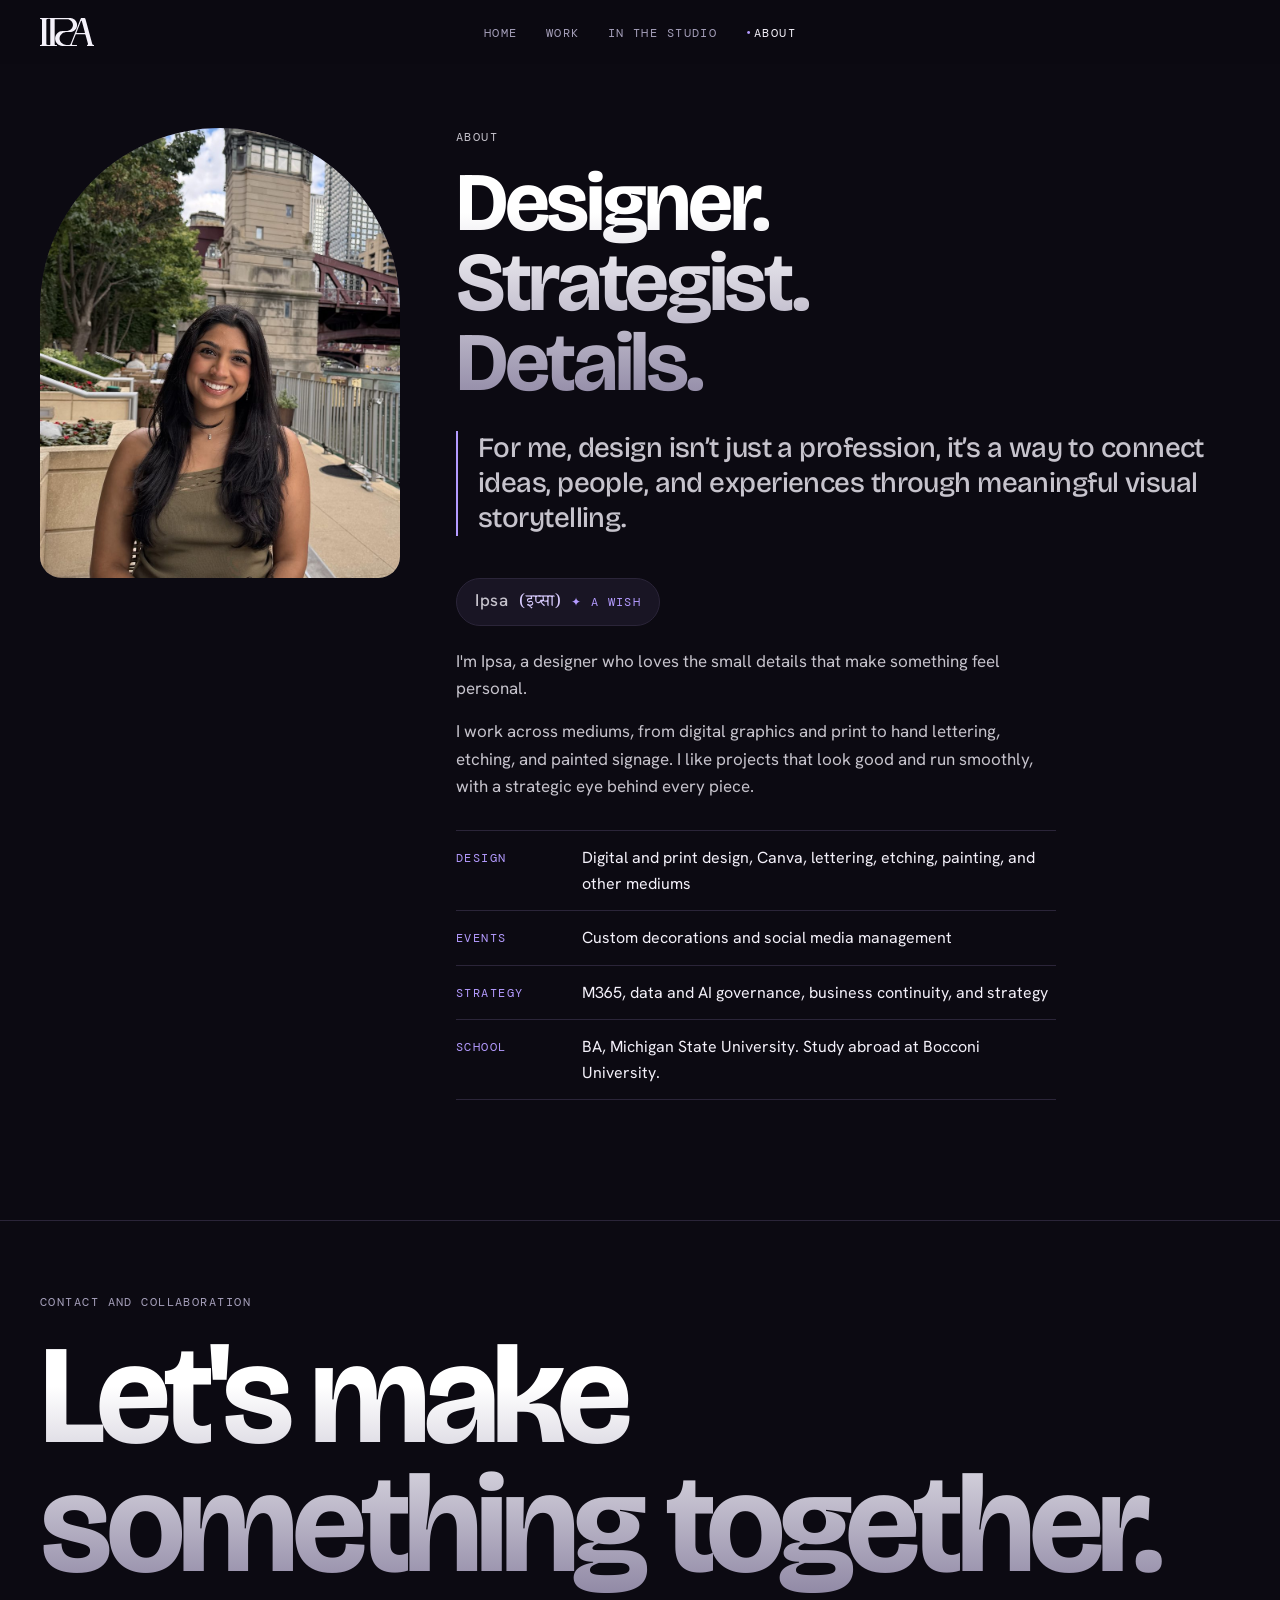
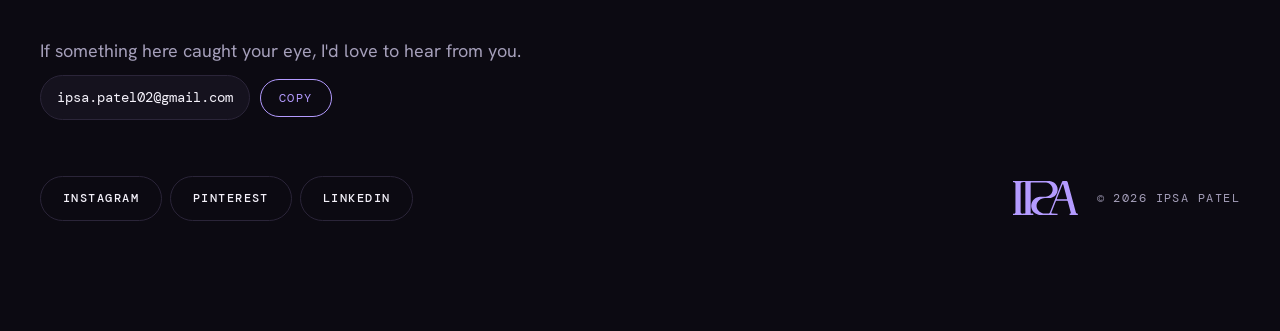
==== about.html @ 3936756d "Drop Studio from page titles, brighter purple share card Co-Authored-By: Claude Fable 5.2 <noreply@a" ====
<!doctype html>
<html lang="en">
<head>
<meta charset="utf-8">
<meta name="viewport" content="width=device-width, initial-scale=1">
<title>About | Ipsa Patel</title>
<meta name="description" content="About Ipsa Patel.">
<meta property="og:type" content="website">
<meta property="og:site_name" content="Ipsa Patel">
<meta property="og:title" content="About | Ipsa Patel">
<meta property="og:description" content="About Ipsa Patel.">
<meta property="og:url" content="https://ipsapatel.com/about.html">
<meta property="og:image" content="https://ipsapatel.com/images/share.jpg">
<meta name="twitter:card" content="summary_large_image">
<meta name="twitter:image" content="https://ipsapatel.com/images/share.jpg">
<link rel="preconnect" href="https://fonts.googleapis.com">
<link rel="preconnect" href="https://fonts.gstatic.com" crossorigin>
<link rel="stylesheet" href="https://fonts.googleapis.com/css2?family=Bricolage+Grotesque:opsz,wght@12..96,500;12..96,700&family=Hanken+Grotesk:wght@400;500&family=DM+Mono:wght@400;500&family=Noto+Serif+Devanagari:wght@500&display=swap">
<link rel="icon" type="image/svg+xml" href="[data-uri]">
<link rel="stylesheet" href="style.css">
</head>
<body>
<header class="nav">
  <div class="wrap">
    <a class="brand" href="index.html" aria-label="Ipsa Patel, home"><span class="logo" role="img" aria-label="IPA monogram"></span></a>
    <ul><li><a href="index.html">Home</a></li><li><a href="work.html">Work</a></li><li><a href="live.html">In the Studio</a></li><li><a href="about.html" aria-current="page">About</a></li></ul>
    <div></div>
  </div>
</header>
<main>
  <section class="wrap about">
    <div class="slot b"><img src="images/portrait.jpg" alt="Ipsa Patel"></div>
    <div>
      <p class="mono">About</p>
      <h1 class="h2 grad">Designer.<br>Strategist.<br>Details.</h1>
      <p class="pull">For me, design isn&rsquo;t just a profession, it&rsquo;s a way to connect ideas, people, and experiences through meaningful visual storytelling.</p>
      <p class="wish"><b>Ipsa</b> <span lang="sa">(इप्सा)</span> <em>a wish</em></p>
      <p>I'm Ipsa, a designer who loves the small details that make something feel personal.</p>
      <p>I work across mediums, from digital graphics and print to hand lettering, etching, and painted signage. I like projects that look good and run smoothly, with a strategic eye behind every piece.</p>
      <ul class="facts">
        <li><b>Design</b><span>Digital and print design, Canva, lettering, etching, painting, and other mediums</span></li>
        <li><b>Events</b><span>Custom decorations and social media management</span></li>
        <li><b>Strategy</b><span>M365, data and AI governance, business continuity, and strategy</span></li>
        <li><b>School</b><span>BA, Michigan State University. Study abroad at Bocconi University.</span></li>
      </ul>
    </div>
  </section>
</main>
<footer id="contact">
  <div class="wrap">
    <p class="mono" style="margin:0 0 18px">Contact and collaboration</p>
    <h2 class="display grad">Let's make something together.</h2>
    <p class="lede" style="margin-top:6px">If something here caught your eye, I'd love to hear from you.</p>
    <div class="mail"><code data-email>your-email@example.com</code><button type="button" data-copy-email>Copy</button></div>
    <div class="row">
      <div class="links">
        <a class="pill" data-link="instagram" href="#" target="_blank" rel="noopener">Instagram</a>
        <a class="pill" data-link="pinterest" href="#" target="_blank" rel="noopener">Pinterest</a>
        <a class="pill" data-link="linkedin" href="#" target="_blank" rel="noopener">LinkedIn</a>
      </div>
      <span class="foot-brand"><span class="logo" role="img" aria-label="IPA monogram"></span><span class="mono">&copy; 2026 Ipsa Patel</span></span>
    </div>
  </div>
</footer>
<script src="main.js"></script>
</body>
</html>
---- style.css ----
/* Ipsa Patel: near-black, oversized tight headlines, mono labels, one hot accent, rounded dark cards. Single dark look by design. */
:root {
  --bg: #0c0a12;
  --card: #15121e;
  --card2: #1d1929;
  --line: #2b2539;
  --fg: #f4f1fa;
  --muted: #a59fba;
  --accent: #b49bff;
  --accent2: #d9ccff;
  --accent-fg: #120a26;
  --g2: #8a82a0;
  --font-head: "Bricolage Grotesque", "Helvetica Neue", Arial, sans-serif;
  --font-body: "Hanken Grotesk", system-ui, -apple-system, "Segoe UI", sans-serif;
  --font-mono: "DM Mono", ui-monospace, "SF Mono", Menlo, monospace;
  color-scheme: dark;
}
* { box-sizing: border-box; }
html { scroll-behavior: smooth; background: var(--bg); }
body { margin: 0; background: var(--bg); color: var(--fg); font-family: var(--font-body); font-size: 17px; line-height: 1.6; overflow-x: hidden; }
a { color: inherit; }
img { max-width: 100%; display: block; }
:focus-visible { outline: 2px solid var(--accent); outline-offset: 3px; }
.wrap { max-width: 1240px; margin-inline: auto; padding-inline: 20px; }
.mono { font-family: var(--font-mono); font-size: 12px; letter-spacing: .12em; text-transform: uppercase; color: var(--muted); }

/* nav */
.nav { position: sticky; top: 0; z-index: 20; background: color-mix(in srgb, var(--bg) 85%, transparent); backdrop-filter: blur(12px); }
.nav .wrap { display: grid; grid-template-columns: 1fr auto 1fr; align-items: center; height: 64px; gap: 16px; }
.brand { font-family: var(--font-mono); font-size: 12px; letter-spacing: .12em; text-transform: uppercase; text-decoration: none; line-height: 1.3; }
.brand small { display: block; color: var(--muted); font-size: 11px; }
.nav ul { display: flex; gap: 28px; list-style: none; margin: 0; padding: 0; }
.nav ul a { font-family: var(--font-mono); font-size: 12px; letter-spacing: .12em; text-transform: uppercase; text-decoration: none; color: var(--muted); }
.nav ul a:hover, .nav ul a[aria-current="page"] { color: var(--fg); }
.nav ul a[aria-current="page"]::before { content: "\2022 "; color: var(--accent); }
.nav .right { justify-self: end; }
@media (max-width: 760px) {
  .nav .wrap { grid-template-columns: 1fr auto; }
  .nav ul { grid-column: 1 / -1; grid-row: 2; justify-content: space-between; gap: 8px; padding-bottom: 10px; }
  .nav .wrap { height: auto; padding-top: 12px; }
}

/* buttons */
.pill { display: inline-flex; align-items: center; gap: 10px; font-family: var(--font-mono); font-size: 12px; letter-spacing: .12em; text-transform: uppercase; text-decoration: none; padding: 12px 22px; border-radius: 999px; border: 1px solid var(--line); background: transparent; color: var(--fg); cursor: pointer; font-weight: 500; }
.pill:hover { border-color: var(--fg); }
.pill.hot { background: var(--accent); border-color: var(--accent); color: var(--accent-fg); }
.pill.white { background: var(--fg); border-color: var(--fg); color: var(--bg); }
.pill.hot:hover, .pill.white:hover { filter: brightness(1.08); }
.btns { display: flex; flex-wrap: wrap; gap: 12px; }
.btns.center { justify-content: center; }
.dot { width: 8px; height: 8px; border-radius: 50%; background: var(--accent); display: inline-block; }

/* floating pill */
.float { position: fixed; z-index: 15; left: 50%; transform: translateX(-50%); bottom: calc(18px + env(safe-area-inset-bottom, 0px)); display: flex; gap: 8px; align-items: center; background: var(--fg); color: var(--bg); text-decoration: none; font-family: var(--font-mono); font-size: 12px; letter-spacing: .12em; text-transform: uppercase; padding: 12px 20px; border-radius: 999px; box-shadow: 0 10px 40px rgba(0,0,0,.5); }
.float:hover { background: var(--accent); color: var(--accent-fg); }

/* type */
.display { font-family: var(--font-head); font-weight: 700; letter-spacing: -.045em; line-height: .92; margin: 0; text-wrap: balance; }
.grad { background: linear-gradient(180deg, #ffffff 20%, var(--g2) 100%); -webkit-background-clip: text; background-clip: text; color: transparent; }
.h2 { font-family: var(--font-head); font-weight: 700; font-size: clamp(36px, 6.5vw, 84px); letter-spacing: -.04em; line-height: .96; margin: 0 0 18px; text-wrap: balance; }
.lede { color: var(--muted); max-width: 52ch; margin: 0; font-size: 18px; }
.sec { padding-block: 96px 8px; }

/* hero */
.hero { position: relative; overflow: hidden; padding-block: 72px 56px; text-align: center; }
.hero::before { content: ""; position: absolute; inset: -20% -10% auto; height: 80%; background: radial-gradient(45% 60% at 30% 0%, color-mix(in srgb, var(--accent) 36%, transparent), transparent 70%), radial-gradient(40% 55% at 72% 0%, color-mix(in srgb, var(--accent2) 22%, transparent), transparent 70%); pointer-events: none; }
.hero .wrap { position: relative; }
.hero .display { font-size: clamp(54px, 12.4vw, 188px); margin: 26px auto 22px; max-width: 12ch; }
.sig { font-family: var(--font-head); font-weight: 500; font-size: clamp(22px, 3vw, 32px); letter-spacing: -.02em; color: var(--accent2); line-height: 1; margin: 0 0 30px; }

/* marquee */
.marq { overflow: hidden; border-block: 1px solid var(--line); padding-block: 18px; margin-top: 56px; }
.marq .track { display: flex; gap: 56px; width: max-content; animation: slide 34s linear infinite; font-family: var(--font-head); font-weight: 600; font-size: clamp(22px, 3vw, 34px); letter-spacing: -.02em; color: var(--muted); white-space: nowrap; }
.marq .track span::after { content: "\2726"; margin-left: 56px; color: var(--accent2); font-size: .6em; vertical-align: middle; }
@keyframes slide { to { transform: translateX(-50%); } }
@media (prefers-reduced-motion: reduce) { .marq .track { animation: none; } html { scroll-behavior: auto; } }

/* image slots */
.slot { position: relative; overflow: hidden; display: flex; align-items: flex-end; width: 100%; aspect-ratio: 4 / 5; border: 0; padding: 0; text-align: left; font: inherit; color: inherit; border-radius: 14px;
  background: radial-gradient(120% 90% at 20% 10%, color-mix(in srgb, var(--accent) 26%, var(--card2)), var(--card2) 60%); }
.slot.b { background: radial-gradient(120% 90% at 80% 10%, color-mix(in srgb, var(--accent2) 22%, var(--card2)), var(--card2) 65%); }
.slot.c { background: radial-gradient(120% 90% at 50% 0%, color-mix(in srgb, var(--accent) 34%, var(--card2)), var(--card) 65%); }
.slot.wide { aspect-ratio: 16 / 10; }
.slot span { position: relative; padding: 14px 16px; font-family: var(--font-mono); font-size: 11px; letter-spacing: .12em; text-transform: uppercase; color: var(--muted); }
.slot img { position: absolute; inset: 0; width: 100%; height: 100%; object-fit: cover; }
button.slot { cursor: zoom-in; transition: transform .25s ease; }
button.slot:hover { transform: scale(.985); }

/* featured cards */
.feat { display: grid; grid-template-columns: 1.25fr 1fr; gap: 16px; margin-top: 44px; }
.feat .big { grid-row: span 2; }
@media (max-width: 860px) { .feat { grid-template-columns: 1fr; } .feat .big { grid-row: auto; } }
.card { position: relative; display: flex; flex-direction: column; justify-content: flex-end; min-height: 300px; padding: 22px; border-radius: 24px; background: var(--card); border: 1px solid var(--line); text-decoration: none; overflow: hidden; isolation: isolate; }
.card .slot { position: absolute; inset: 0; z-index: -1; border-radius: 0; aspect-ratio: auto; height: 100%; opacity: .9; }
.card::after { content: ""; position: absolute; inset: 0; z-index: -1; background: linear-gradient(180deg, transparent 35%, color-mix(in srgb, var(--bg) 85%, transparent)); }
.card.big { min-height: 560px; }
.tag { align-self: flex-start; font-family: var(--font-mono); font-size: 11px; letter-spacing: .12em; text-transform: uppercase; padding: 6px 12px; border-radius: 999px; background: color-mix(in srgb, var(--fg) 14%, transparent); backdrop-filter: blur(8px); margin-bottom: 14px; }
.card h3 { font-family: var(--font-head); font-weight: 700; font-size: clamp(28px, 3.4vw, 44px); letter-spacing: -.035em; line-height: 1; margin: 0 0 8px; }
.card p { margin: 0; color: color-mix(in srgb, var(--fg) 78%, var(--bg)); font-size: 15px; max-width: 38ch; }
.card:hover { border-color: var(--accent); }

/* statement band */
.state { margin-top: 96px; border-radius: 32px; background: var(--card); border: 1px solid var(--line); padding: clamp(32px, 6vw, 72px); position: relative; overflow: hidden; }
.state::after { content: ""; position: absolute; width: 360px; height: 360px; left: -140px; bottom: -180px; border-radius: 50%; background: radial-gradient(closest-side, color-mix(in srgb, var(--accent2) 30%, transparent), transparent); }
.state::before { content: ""; position: absolute; width: 520px; height: 520px; right: -160px; top: -200px; border-radius: 50%; background: radial-gradient(closest-side, color-mix(in srgb, var(--accent) 55%, transparent), transparent); }
.state > * { position: relative; }
.state .h2 { max-width: 14ch; }
.state p { max-width: 46ch; color: var(--muted); margin: 0 0 26px; font-size: 18px; }

/* inner page head */
.pagehead { padding-block: 64px 12px; }
.pagehead .display { font-size: clamp(64px, 15vw, 220px); margin-bottom: 20px; }

/* work */
.chips { display: flex; flex-wrap: wrap; gap: 8px; margin: 28px 0 22px; }
.chip { font-family: var(--font-mono); font-size: 12px; letter-spacing: .12em; text-transform: uppercase; padding: 10px 18px; border-radius: 999px; border: 1px solid var(--line); background: transparent; color: var(--muted); cursor: pointer; }
.chip:hover { color: var(--fg); border-color: var(--fg); }
.chip[aria-pressed="true"] { background: var(--fg); color: var(--bg); border-color: var(--fg); }
.count { font-family: var(--font-mono); font-size: 12px; letter-spacing: .12em; text-transform: uppercase; color: var(--muted); margin: 0 0 18px; }
.grid { display: grid; grid-template-columns: repeat(auto-fill, minmax(270px, 1fr)); gap: 16px; }
.item { margin: 0; min-width: 0; padding: 12px 12px 18px; border-radius: 24px; background: var(--card); border: 1px solid var(--line); }
.item[hidden] { display: none !important; }
.item h3 { font-family: var(--font-head); font-weight: 600; font-size: 20px; letter-spacing: -.02em; margin: 14px 6px 2px; }
.item p { margin: 0 6px; font-size: 14px; color: var(--muted); }

/* viewer */
.lb { position: fixed; inset: 0; z-index: 50; display: none; align-items: center; justify-content: center; padding: 20px; background: color-mix(in srgb, var(--bg) 94%, black); }
.lb.open { display: flex; }
.lb-inner { width: min(980px, 100%); max-height: 100%; display: grid; gap: 14px; position: relative; }
.lb .stage { background: var(--card2); aspect-ratio: 4 / 3; max-height: 68vh; width: 100%; display: grid; place-items: center; border-radius: 24px; overflow: hidden; }
.lb .stage img { width: 100%; height: 100%; object-fit: contain; }
.lb .stage .ph { font-family: var(--font-head); font-weight: 700; font-size: 64px; letter-spacing: -.04em; color: color-mix(in srgb, var(--accent) 60%, transparent); }
.lb .cap h3 { font-family: var(--font-head); font-weight: 700; font-size: 30px; letter-spacing: -.03em; margin: 0; }
.lb .cap p { margin: 2px 0 0; color: var(--muted); }
.lb-bar { display: flex; gap: 10px; justify-content: space-between; align-items: center; }
.lb button { font-family: var(--font-mono); font-size: 12px; letter-spacing: .12em; text-transform: uppercase; padding: 11px 20px; border-radius: 999px; border: 1px solid var(--line); background: transparent; color: var(--fg); cursor: pointer; }
.lb button:hover { border-color: var(--fg); }
.lb button[data-close] { background: var(--fg); color: var(--bg); border-color: var(--fg); }

/* about */
.about { display: grid; grid-template-columns: 360px minmax(0, 1fr); gap: 56px; align-items: start; padding-top: 64px; }
@media (max-width: 860px) { .about { grid-template-columns: 1fr; gap: 28px; } .about .slot { max-width: 360px; } }
.about .slot { border-radius: 200px 200px 24px 24px; }
.about p { max-width: 58ch; margin: 0 0 16px; color: color-mix(in srgb, var(--fg) 80%, var(--bg)); }
.facts { list-style: none; margin: 30px 0 0; padding: 0; max-width: 60ch; border-top: 1px solid var(--line); }
.facts li { display: grid; grid-template-columns: 110px minmax(0, 1fr); gap: 16px; padding: 14px 0; border-bottom: 1px solid var(--line); font-size: 16px; }
.facts b { font-family: var(--font-mono); font-weight: 400; font-size: 12px; letter-spacing: .12em; text-transform: uppercase; color: var(--accent); padding-top: 4px; }

/* live steps */
.steps { display: grid; grid-template-columns: repeat(3, minmax(0, 1fr)); gap: 16px; margin-top: 40px; }
@media (max-width: 860px) { .steps { grid-template-columns: 1fr; } }
.step { padding: 26px; border-radius: 24px; background: var(--card); border: 1px solid var(--line); }
.step .mono { color: var(--accent); }
.step h3 { font-family: var(--font-head); font-weight: 700; font-size: 28px; letter-spacing: -.03em; line-height: 1.05; margin: 14px 0 8px; }
.step p { margin: 0; color: var(--muted); font-size: 15px; }
.occ { display: flex; flex-wrap: wrap; gap: 10px; margin-top: 28px; }
.occ div { padding: 12px 20px; border-radius: 999px; border: 1px solid var(--line); font-family: var(--font-head); font-weight: 600; font-size: 20px; letter-spacing: -.02em; }
.occ span { color: var(--muted); font-weight: 400; font-size: 14px; margin-left: 8px; font-family: var(--font-body); letter-spacing: 0; }

/* form */
.contactgrid { display: grid; grid-template-columns: minmax(0, 1fr) minmax(0, 1fr); gap: 48px; align-items: start; }
@media (max-width: 860px) { .contactgrid { grid-template-columns: 1fr; gap: 32px; } }
form.inq { display: grid; gap: 16px; background: var(--card); border: 1px solid var(--line); padding: 28px; border-radius: 24px; }
form.inq label { display: grid; gap: 6px; font-family: var(--font-mono); font-size: 11px; letter-spacing: .12em; text-transform: uppercase; color: var(--muted); }
form.inq input, form.inq select, form.inq textarea { font: inherit; font-size: 16px; letter-spacing: 0; text-transform: none; color: var(--fg); background: var(--bg); border: 1px solid var(--line); border-radius: 12px; padding: 12px 14px; width: 100%; }
form.inq textarea { min-height: 110px; resize: vertical; }
.two { display: grid; grid-template-columns: repeat(2, minmax(0, 1fr)); gap: 16px; }
@media (max-width: 520px) { .two { grid-template-columns: 1fr; } }
.out { font-size: 14px; color: var(--muted); min-height: 1.4em; }
.mail { display: flex; flex-wrap: wrap; gap: 10px; align-items: center; margin-top: 10px; }
.mail code { font-family: var(--font-mono); font-size: 14px; background: var(--card); border: 1px solid var(--line); padding: 10px 16px; border-radius: 999px; user-select: all; overflow-wrap: anywhere; }
.mail button { font-family: var(--font-mono); font-size: 12px; letter-spacing: .12em; text-transform: uppercase; padding: 10px 18px; background: transparent; color: var(--accent); border: 1px solid var(--accent); border-radius: 999px; cursor: pointer; }

/* footer */
footer { margin-top: 120px; padding-block: 72px 110px; border-top: 1px solid var(--line); }
footer .display { font-size: clamp(48px, 11vw, 168px); margin-bottom: 30px; }
footer .row { display: flex; flex-wrap: wrap; gap: 14px 28px; align-items: center; justify-content: space-between; margin-top: 56px; }
footer .links { display: flex; flex-wrap: wrap; gap: 8px; }

.hl { position: relative; display: inline-block; }

/* floating objects: photos drift on their own and shift with the cursor */
.objs { position: absolute; inset: 0; z-index: 0; pointer-events: none; }
.hero .wrap { z-index: 1; }
.obj { position: absolute; width: clamp(84px, 11vw, 176px); aspect-ratio: 4 / 5; border-radius: 18px; overflow: hidden; box-shadow: 0 24px 60px rgba(0,0,0,.55); border: 1px solid var(--line);
  translate: calc(var(--mx, 0) * var(--d, 20) * 1px) calc(var(--my, 0) * var(--d, 20) * 1px); animation: bob 7s ease-in-out infinite alternate; }
.obj .slot { position: absolute; inset: 0; aspect-ratio: auto; height: 100%; border-radius: 0; }
.obj .slot span { display: none; }
.obj.o1 { left: 3%; top: 9%; animation-delay: -1s; }
.obj.o2 { right: 4%; top: 6%; animation-delay: -3s; }
.obj.o3 { left: 8%; bottom: 24%; animation-delay: -5s; }
.obj.o4 { right: 7%; bottom: 20%; animation-delay: -2s; }
@keyframes bob { from { transform: translateY(-9px); } to { transform: translateY(9px); } }
@media (max-width: 720px) { .obj { width: 76px; opacity: .55; } .obj.o3 { left: -2%; } .obj.o4 { right: -2%; } }
@media (prefers-reduced-motion: reduce) { .obj { animation: none; translate: none; } }
.grad { padding-bottom: .12em; }

/* chapters */
.chapters { padding-top: 24px; }
.chapter { padding-top: 88px; }
.chead { display: flex; justify-content: space-between; align-items: flex-end; gap: 24px 48px; flex-wrap: wrap; margin-bottom: 26px; }
.chead .display { font-size: clamp(40px, 7vw, 96px); margin-top: 12px; }
.cside { max-width: 36ch; }
.cside p { margin: 0 0 12px; color: var(--muted); }
.more { font-family: var(--font-mono); font-size: 12px; letter-spacing: .12em; text-transform: uppercase; text-decoration: none; color: var(--accent); }
.more::after { content: " \2192"; }
.more:hover { text-decoration: underline; }
.gal { display: grid; grid-template-columns: repeat(4, minmax(0, 1fr)); grid-auto-rows: clamp(120px, 19vw, 250px); gap: 12px; }
.gal .slot { aspect-ratio: auto; height: 100%; border-radius: 22px; text-decoration: none; transition: transform .3s ease; }
.gal .slot:hover { transform: scale(.985); }
.gal .p1 { grid-column: 1 / span 2; grid-row: 1 / span 2; }
.gal .p2 { grid-column: 3; grid-row: 1; } .gal .p3 { grid-column: 4; grid-row: 1; } .gal .p4 { grid-column: 3 / span 2; grid-row: 2; }
.flip .gal .p1 { grid-column: 3 / span 2; }
.flip .gal .p2 { grid-column: 1; } .flip .gal .p3 { grid-column: 2; } .flip .gal .p4 { grid-column: 1 / span 2; }
@media (max-width: 700px) {
  .gal { grid-template-columns: repeat(2, minmax(0, 1fr)); grid-auto-rows: 150px; }
  .gal .p1, .flip .gal .p1 { grid-column: 1 / span 2; grid-row: span 2; }
  .gal .p2, .flip .gal .p2 { grid-column: 1; grid-row: auto; } .gal .p3, .flip .gal .p3 { grid-column: 2; grid-row: auto; }
  .gal .p4, .flip .gal .p4 { grid-column: 1 / span 2; grid-row: auto; }
}
.slot.big { aspect-ratio: 16 / 8; border-radius: 28px; text-decoration: none; }
@media (max-width: 700px) { .slot.big { aspect-ratio: 4 / 3; } }
.frames { display: grid; grid-template-columns: repeat(3, minmax(0, 1fr)); gap: 16px; margin-top: 16px; }
@media (max-width: 860px) { .frames { grid-template-columns: 1fr; } }
.frame .slot { aspect-ratio: 4 / 5; border-radius: 22px; }
.frame .mono { margin: 16px 0 4px; color: var(--accent); }
.frame h3 { font-family: var(--font-head); font-weight: 700; font-size: 28px; letter-spacing: -.03em; line-height: 1.05; margin: 0 0 6px; }
.frame p:last-child { margin: 0; color: var(--muted); font-size: 15px; }


/* home: one compact block of five tiles */
.bento { display: grid; grid-template-columns: 1.3fr 1fr 1fr; grid-auto-rows: clamp(210px, 21vw, 290px); gap: 14px; margin-top: 36px; }
.bento .card { min-height: 0; padding: 20px; }
.bento .card.big { grid-row: span 2; min-height: 0; }
.bento .card:not(.big) h3 { font-size: clamp(22px, 2.3vw, 30px); }
.bento .card.wide2 { grid-column: span 2; }
@media (max-width: 860px) { .bento { grid-template-columns: 1fr 1fr; } .bento .card.big { grid-column: span 2; grid-row: span 1; } .bento .card.wide2 { grid-column: span 2; } }
@media (max-width: 520px) { .bento { grid-template-columns: 1fr; grid-auto-rows: 220px; } .bento .card.big, .bento .card.wide2 { grid-column: auto; } }

/* cover: one simple screen, click anywhere to continue */
.hero { min-height: calc(100svh - 64px); display: flex; align-items: center; justify-content: center; padding-block: 56px 96px; cursor: pointer; }
.hero .wrap { width: 100%; }
.cue { position: absolute; z-index: 2; left: 50%; bottom: 30px; transform: translateX(-50%); display: flex; flex-direction: column; align-items: center; gap: 8px; font-family: var(--font-mono); font-size: 12px; letter-spacing: .14em; text-transform: uppercase; color: var(--muted); text-decoration: none; white-space: nowrap; }
.cue i { font-style: normal; font-size: 20px; color: var(--accent2); animation: nudge 1.8s ease-in-out infinite; }
@keyframes nudge { 0%, 100% { transform: translateY(0); } 50% { transform: translateY(7px); } }
.marq { margin-top: 0; scroll-margin-top: 64px; }
@media (max-width: 760px) { .hero { min-height: calc(100svh - 100px); } .marq { scroll-margin-top: 100px; } }
@media (prefers-reduced-motion: reduce) { .cue i { animation: none; } }

.card.wideband { margin-top: 14px; min-height: clamp(300px, 34vw, 460px); padding: 28px; }
.card.wideband h3 { font-size: clamp(34px, 5.5vw, 72px); }
.card.wideband p { max-width: 44ch; }

/* typed entrance */
.w { white-space: nowrap; }
.ch { visibility: hidden; }
.ch.on { visibility: visible; }
.caret { display: inline-block; width: 0; height: .78em; position: relative; vertical-align: -.04em; }
.caret::after { content: ""; position: absolute; left: .02em; top: 0; bottom: 0; width: .07em; background: var(--accent2); animation: blink 1s steps(1) infinite; }
@keyframes blink { 50% { opacity: 0; } }
.hero.typing .reveal, .hero.typing .cue { opacity: 0; }
.hero .reveal, .hero .cue { transition: opacity .8s ease; }
@media (prefers-reduced-motion: reduce) { .caret::after { animation: none; } .hero .reveal, .hero .cue { transition: none; } }

.hero .display { max-width: 15ch; }

.hero .display { font-size: clamp(44px, 9.2vw, 144px); max-width: 9em; }

/* logo */
.brand { display: inline-flex; align-items: center; }
.logo { display: block; height: 28px; aspect-ratio: 1.9165; background: var(--fg); -webkit-mask: var(--logo) center / contain no-repeat; mask: var(--logo) center / contain no-repeat; }
.brand:hover .logo { background: var(--accent); }
.foot-brand { display: inline-flex; align-items: center; gap: 18px; }
.foot-brand .logo { height: 34px; background: var(--accent); }
:root { --logo: url("[data-uri]"); }

/* cover watermark logo */
.bglogo { position:absolute; left:50%; top:50%; height:auto; width:min(78vw,980px); aspect-ratio:1.9165; background:linear-gradient(135deg,var(--accent),var(--accent2)); opacity:.07; transform:translate(-50%,-52%) translate(calc(var(--mx,0)*-14px), calc(var(--my,0)*-10px)); pointer-events:none; z-index:0; }
.brand:hover .bglogo { background:linear-gradient(135deg,var(--accent),var(--accent2)); }
@media (max-width:760px){ .bglogo{ width:92vw; opacity:.08; } }

/* recording screen */
.rec { position:relative; aspect-ratio:16/8; border-radius:22px; overflow:hidden; background:#000; display:grid; grid-template-columns:1fr 1fr; gap:2px; border:1px solid var(--line); box-shadow:0 40px 90px -40px color-mix(in srgb,var(--accent) 55%,transparent); }
.rec .clip { position:relative; display:flex; align-items:flex-end; background:radial-gradient(120% 90% at 50% 0%, color-mix(in srgb,var(--accent) 30%,var(--card2)), var(--card) 70%); }
.rec .clip.c2 { background:radial-gradient(120% 90% at 50% 0%, color-mix(in srgb,var(--accent2) 22%,var(--card2)), var(--card) 70%); }
.rec .clip video,.rec .clip img { position:absolute; inset:0; width:100%; height:100%; object-fit:cover; }
.rec .clip span { position:relative; padding:16px 20px; font:11px var(--font-mono); letter-spacing:.12em; text-transform:uppercase; color:var(--muted); }
.rec::after { content:""; position:absolute; inset:0; pointer-events:none; background:linear-gradient(180deg,rgba(12,10,18,.55),transparent 28%,transparent 38%,rgba(12,10,18,.88)); }
.rec .cn { position:absolute; width:26px; height:26px; z-index:2; border:2px solid var(--accent2); opacity:.9; pointer-events:none; }
.rec .tl { top:18px; left:18px; border-right:0; border-bottom:0; } .rec .tr { top:18px; right:18px; border-left:0; border-bottom:0; }
.rec .bl { bottom:18px; left:18px; border-right:0; border-top:0; } .rec .br { bottom:18px; right:18px; border-left:0; border-top:0; }
.rec-top { position:absolute; z-index:2; top:26px; left:56px; right:56px; display:flex; justify-content:space-between; font:12px var(--font-mono); letter-spacing:.14em; color:var(--fg); }
.recdot { display:inline-flex; align-items:center; gap:9px; } .recdot b { width:9px; height:9px; border-radius:50%; background:#ff4d6d; animation:blink 1.4s steps(2,jump-none) infinite; }
@keyframes blink { 50% { opacity:.15; } }
.rec-title { position:absolute; z-index:2; left:0; right:0; bottom:9%; text-align:center; margin:0; font-family:var(--font-head); font-weight:700; letter-spacing:-.035em; line-height:.95; font-size:clamp(34px,7.4vw,112px); background:linear-gradient(180deg,#fff,var(--accent2)); -webkit-background-clip:text; background-clip:text; color:transparent; padding-bottom:.1em; }
.rec-bar { position:absolute; z-index:2; left:56px; right:56px; bottom:26px; height:2px; background:rgba(255,255,255,.18); border-radius:2px; overflow:hidden; } .rec-bar em { display:block; height:100%; width:100%; transform-origin:left; background:var(--accent); animation:prog 12s linear infinite; }
@keyframes prog { from { transform:scaleX(0); } to { transform:scaleX(1); } }
@media (max-width:700px){ .rec{ aspect-ratio:4/5; grid-template-columns:1fr; grid-template-rows:1fr 1fr; } .rec-top,.rec-bar{ left:44px; right:44px; } }
@media (prefers-reduced-motion:reduce){ .recdot b,.rec-bar em{ animation:none; } }
.rec .clip { align-items:flex-start; justify-content:center; } .rec .clip span { padding-top:70px; }
/* name lockup */
.sig { display:flex; align-items:center; justify-content:center; gap:20px; font-family:var(--font-head); font-weight:600; font-size:clamp(13px,1.4vw,16px); letter-spacing:.34em; text-transform:uppercase; color:var(--fg); margin:34px 0 30px; }
.sig i { display:block; width:clamp(36px,7vw,84px); height:1px; background:linear-gradient(90deg,transparent,var(--accent)); }
.sig i:last-child { background:linear-gradient(270deg,transparent,var(--accent)); }
/* name tag (final) */
.sig { display:inline-flex; align-items:center; gap:12px; padding:12px 22px; margin:34px 0 30px; border:1px solid var(--line); border-radius:999px; background:color-mix(in srgb,var(--card) 70%,transparent); backdrop-filter:blur(8px); text-transform:none; letter-spacing:-.01em; font-size:clamp(16px,1.8vw,20px); font-weight:500; color:var(--accent2); }
.sig::before { content:""; width:8px; height:8px; border-radius:50%; background:var(--accent); box-shadow:0 0 12px var(--accent); }
.sig .mono { font:11px var(--font-mono); letter-spacing:.14em; text-transform:uppercase; color:var(--muted); padding-left:12px; border-left:1px solid var(--line); margin:0; }
.sig { text-transform:uppercase; letter-spacing:.3em; font-size:clamp(13px,1.4vw,16px); font-weight:600; padding:13px 26px 13px 22px; }

/* personal statement */
.statement { font-family:var(--font-head); font-weight:600; letter-spacing:-.03em; line-height:1.12; font-size:clamp(28px,4.6vw,60px); max-width:20em; margin:14px 0 0; background:linear-gradient(180deg,#fff,var(--accent2) 120%); -webkit-background-clip:text; background-clip:text; color:transparent; padding-bottom:.1em; }
.pull { font-family:var(--font-head); font-weight:500; letter-spacing:-.02em; line-height:1.25; font-size:clamp(20px,2.2vw,28px); color:var(--accent2); margin:22px 0 26px; padding-left:20px; border-left:2px solid var(--accent); }

/* live band: text + video */
.card.wideband { display:grid; grid-template-columns:1fr 1fr; gap:0; padding:0; min-height:0; justify-content:stretch; }
.card.wideband::after { display:none; }
.wb-text { display:flex; flex-direction:column; justify-content:center; padding:clamp(24px,4vw,52px); }
.wb-text h3 { font-size:clamp(30px,4vw,56px); margin:0 0 14px; }
.wb-text p { max-width:36ch; }
.wb-more { margin-top:22px; font:12px var(--font-mono); letter-spacing:.14em; text-transform:uppercase; color:var(--accent2); }
.card.wideband:hover .wb-more { color:var(--fg); }
.wb-media { position:relative; min-height:340px; overflow:hidden; margin:12px; border-radius:16px; background:var(--card2); }
.wb-media video { position:absolute; inset:0; width:100%; height:100%; object-fit:cover; }
.wb-media .recdot { position:absolute; top:14px; left:16px; z-index:2; display:inline-flex; align-items:center; gap:8px; font:11px var(--font-mono); letter-spacing:.14em; color:#fff; text-shadow:0 1px 6px rgba(0,0,0,.6); }
.wb-media .recdot b { width:8px; height:8px; border-radius:50%; background:#ff4d6d; animation:blink 1.4s steps(2,jump-none) infinite; }
@media (max-width:760px){ .card.wideband{ grid-template-columns:1fr; } .wb-media{ min-height:260px; order:-1; } }

/* reel */
.reel { display:flex; gap:14px; overflow-x:auto; scroll-snap-type:x mandatory; padding-bottom:14px; scrollbar-width:thin; }
.rc { position:relative; flex:0 0 clamp(190px,21vw,270px); aspect-ratio:9/16; margin:0; border-radius:18px; overflow:hidden; scroll-snap-align:start; border:1px solid var(--line); background:var(--card2); }
.rc video { position:absolute; inset:0; width:100%; height:100%; object-fit:cover; }
.rc figcaption { position:absolute; left:0; right:0; bottom:0; padding:30px 14px 12px; font:11px var(--font-mono); letter-spacing:.12em; text-transform:uppercase; color:#fff; background:linear-gradient(transparent,rgba(12,10,18,.85)); }

/* live band: video collage */
.card.wideband { grid-template-columns:.8fr 1.2fr; }
.wb-collage { display:grid; grid-template-columns:repeat(3,1fr); grid-template-rows:1fr 1fr; gap:8px; margin:12px; min-height:440px; }
.wt { position:relative; margin:0; border-radius:14px; overflow:hidden; background:var(--card2); min-height:0; }
.wt video { position:absolute; inset:0; width:100%; height:100%; object-fit:cover; }
.wt.t1 { grid-row:span 2; }
.wt .recdot { position:absolute; top:12px; left:14px; z-index:2; display:inline-flex; align-items:center; gap:8px; font:11px var(--font-mono); letter-spacing:.14em; color:#fff; text-shadow:0 1px 6px rgba(0,0,0,.6); }
.wt .recdot b { width:8px; height:8px; border-radius:50%; background:#ff4d6d; animation:blink 1.4s steps(2,jump-none) infinite; }
@media (max-width:860px){ .card.wideband{ grid-template-columns:1fr; } .wb-collage{ order:-1; grid-template-columns:repeat(2,1fr); grid-template-rows:repeat(3,150px); min-height:0; } .wt.t1{ grid-row:span 3; } .wt.t5{ display:none; } }
.wb-text h3 { font-size:clamp(28px,3.2vw,46px); }

/* glow that traces the logo outline */
.bgglow { position:absolute; inset:0; z-index:0; pointer-events:none; filter: blur(16px); opacity:.2; animation: glow 8s ease-in-out infinite; }
.bgglow .bglogo { opacity:.7; background:linear-gradient(135deg,var(--accent),var(--accent2)); }
@keyframes glow { 0%,100% { opacity:.12; } 50% { opacity:.3; } }
.bglogo.bgcut { background:var(--bg); opacity:1; }
@media (prefers-reduced-motion: reduce) { .bgglow { animation: none; } }

/* floating specks on the cover */
.specks { position:absolute; inset:0; z-index:0; pointer-events:none; overflow:hidden; }
.speck { position:absolute; border-radius:50%; background:var(--accent2); opacity:0; box-shadow:0 0 10px 2px color-mix(in srgb, var(--accent) 55%, transparent); animation: drift var(--t,16s) ease-in-out var(--dl,0s) infinite; }
@keyframes drift { 0% { opacity:0; transform:translate(0,0); } 20% { opacity:var(--o,.5); } 80% { opacity:var(--o,.5); } 100% { opacity:0; transform:translate(var(--dx,20px), var(--dy,-90px)); } }
@media (prefers-reduced-motion: reduce) { .speck { animation:none; opacity:.25; } }
.speck.dia { border-radius:0; transform-origin:center; background:linear-gradient(135deg,var(--accent2),var(--accent)); clip-path:polygon(50% 0,100% 50%,50% 100%,0 50%); box-shadow:none; filter:drop-shadow(0 0 5px color-mix(in srgb, var(--accent) 70%, transparent)); animation-name: driftd; }
@keyframes driftd { 0% { opacity:0; transform:translate(0,0) rotate(0deg) scale(.8); } 20% { opacity:var(--o,.5); } 80% { opacity:var(--o,.5); } 100% { opacity:0; transform:translate(var(--dx,20px), var(--dy,-90px)) rotate(var(--rot,90deg)) scale(1.1); } }

/* wish theme: four-point sparkles instead of diamonds, plus a rare shooting star */
.speck.dia { clip-path:polygon(50% 0,60% 40%,100% 50%,60% 60%,50% 100%,40% 60%,0 50%,40% 40%); }
.shoot { position:absolute; left:var(--x,70%); top:var(--y,18%); width:130px; height:1.5px; border-radius:2px; background:linear-gradient(90deg,transparent,var(--accent2)); opacity:0; transform:rotate(28deg); pointer-events:none; animation: shoot 14s ease-in var(--sd,3s) infinite; }
@keyframes shoot { 0%,92% { opacity:0; transform:translate(0,0) rotate(28deg); } 93% { opacity:.8; } 100% { opacity:0; transform:translate(260px,140px) rotate(28deg); } }
@media (prefers-reduced-motion: reduce) { .shoot { display:none; } }

/* name meaning */
.wish { display:inline-flex; align-items:baseline; gap:10px; margin:26px 0 22px !important; padding:8px 18px; border:1px solid var(--line); border-radius:999px; background:color-mix(in srgb, var(--accent) 8%, transparent); color:var(--text); }
.wish b { font-weight:500; letter-spacing:.04em; }
.wish span { font-family:"Noto Serif Devanagari",serif; color:var(--accent2); }
.wish em { font-style:normal; font-family:var(--font-mono); font-size:12px; letter-spacing:.12em; text-transform:uppercase; color:var(--accent); }
.wish em::before { content:"\2726  "; }

/* opening shooting star */
.intro-star { position:absolute; left:0; top:0; width:170px; height:2px; border-radius:2px; z-index:2; pointer-events:none; opacity:0; transform-origin:100% 50%;
  background:linear-gradient(90deg,transparent,color-mix(in srgb,var(--accent2) 85%,transparent)); }
.intro-star::after { content:""; position:absolute; right:-3px; top:50%; width:7px; height:7px; margin-top:-3.5px; border-radius:50%; background:#fff; box-shadow:0 0 14px 4px color-mix(in srgb,var(--accent) 80%,transparent); }
.intro-flash { position:absolute; left:0; top:0; width:70px; height:70px; margin:-35px 0 0 -35px; border-radius:50%; z-index:2; pointer-events:none; opacity:0; background:radial-gradient(closest-side,color-mix(in srgb,var(--accent2) 70%,transparent),transparent); }
@media (prefers-reduced-motion: reduce) { .intro-star, .intro-flash { display:none; } }

/* work cards: image only */
.item { padding: 10px; }
/* lightbox: always fit the whole photo */
.lb .stage { position: relative; aspect-ratio: auto; height: min(76vh, 820px); max-height: none; }
.lb .stage img { position: absolute; inset: 0; width: 100%; height: 100%; object-fit: contain; }

/* More in motion: endless slow scroll */
.reel { display:block; overflow:hidden; padding-bottom:0; scroll-snap-type:none; -webkit-mask-image:linear-gradient(90deg,transparent,#000 4%,#000 96%,transparent); mask-image:linear-gradient(90deg,transparent,#000 4%,#000 96%,transparent); }
.reel-track { display:flex; gap:14px; width:max-content; padding-right:14px; animation: reelmove 55s linear infinite; }
.reel:hover .reel-track { animation-play-state: paused; }
@keyframes reelmove { to { transform: translateX(-50%); } }
@media (prefers-reduced-motion: reduce) { .reel { overflow-x:auto; } .reel-track { animation:none; } }

/* Motion title: one clean line on a soft scrim */
.rec-title { left:56px; right:56px; bottom:62px; text-align:left; font-size:clamp(30px,5.2vw,76px); line-height:1.05; letter-spacing:-.03em; }
.rec-title br { display:none; }
@media (max-width:760px) { .rec-title { left:34px; right:34px; bottom:50px; font-size:clamp(26px,8vw,40px); } }

/* Motion title: same name-pill style as the home cover */
.rec-title { left:0; right:0; bottom:58px; text-align:center; background:none; -webkit-background-clip:border-box; background-clip:border-box; -webkit-text-fill-color:initial; font-size:inherit; line-height:1; letter-spacing:normal; }
.rec-title .sig { margin:0; }
@media (max-width:760px) { .rec-title { left:0; right:0; bottom:50px; font-size:inherit; } }

/* page-wide specks sit behind content */
.page-specks { position:fixed; inset:0; z-index:0; }
body.has-specks main, body.has-specks footer { position:relative; z-index:1; }

/* Home: In motion card with a blurred video behind the words */
.card.motionband { margin-top:14px; min-height:clamp(280px,32vw,420px); padding:clamp(24px,3.4vw,44px); }
.card.motionband .slot { opacity:1; background:var(--card2); }
.card.motionband .slot video { position:absolute; inset:0; width:100%; height:100%; object-fit:cover; filter:none; transform:none; }
.card.motionband::after { background:linear-gradient(90deg, color-mix(in srgb,var(--bg) 70%,transparent), color-mix(in srgb,var(--bg) 20%,transparent) 62%, transparent), linear-gradient(0deg, color-mix(in srgb,var(--bg) 70%,transparent), transparent 55%); }
.card.motionband h3 { font-size:clamp(32px,5vw,64px); max-width:14ch; }
.card.motionband .wb-more { margin-top:18px; }
.card.motionband:hover .wb-more { color:var(--fg); }
.card.motionband .recdot { position:absolute; top:22px; left:26px; display:inline-flex; align-items:center; gap:8px; font:11px var(--font-mono); letter-spacing:.14em; color:#fff; text-shadow:0 1px 6px rgba(0,0,0,.6); }
.card.motionband .recdot b { width:8px; height:8px; border-radius:50%; background:#ff4d6d; animation:blink 1.4s steps(2,jump-none) infinite; }
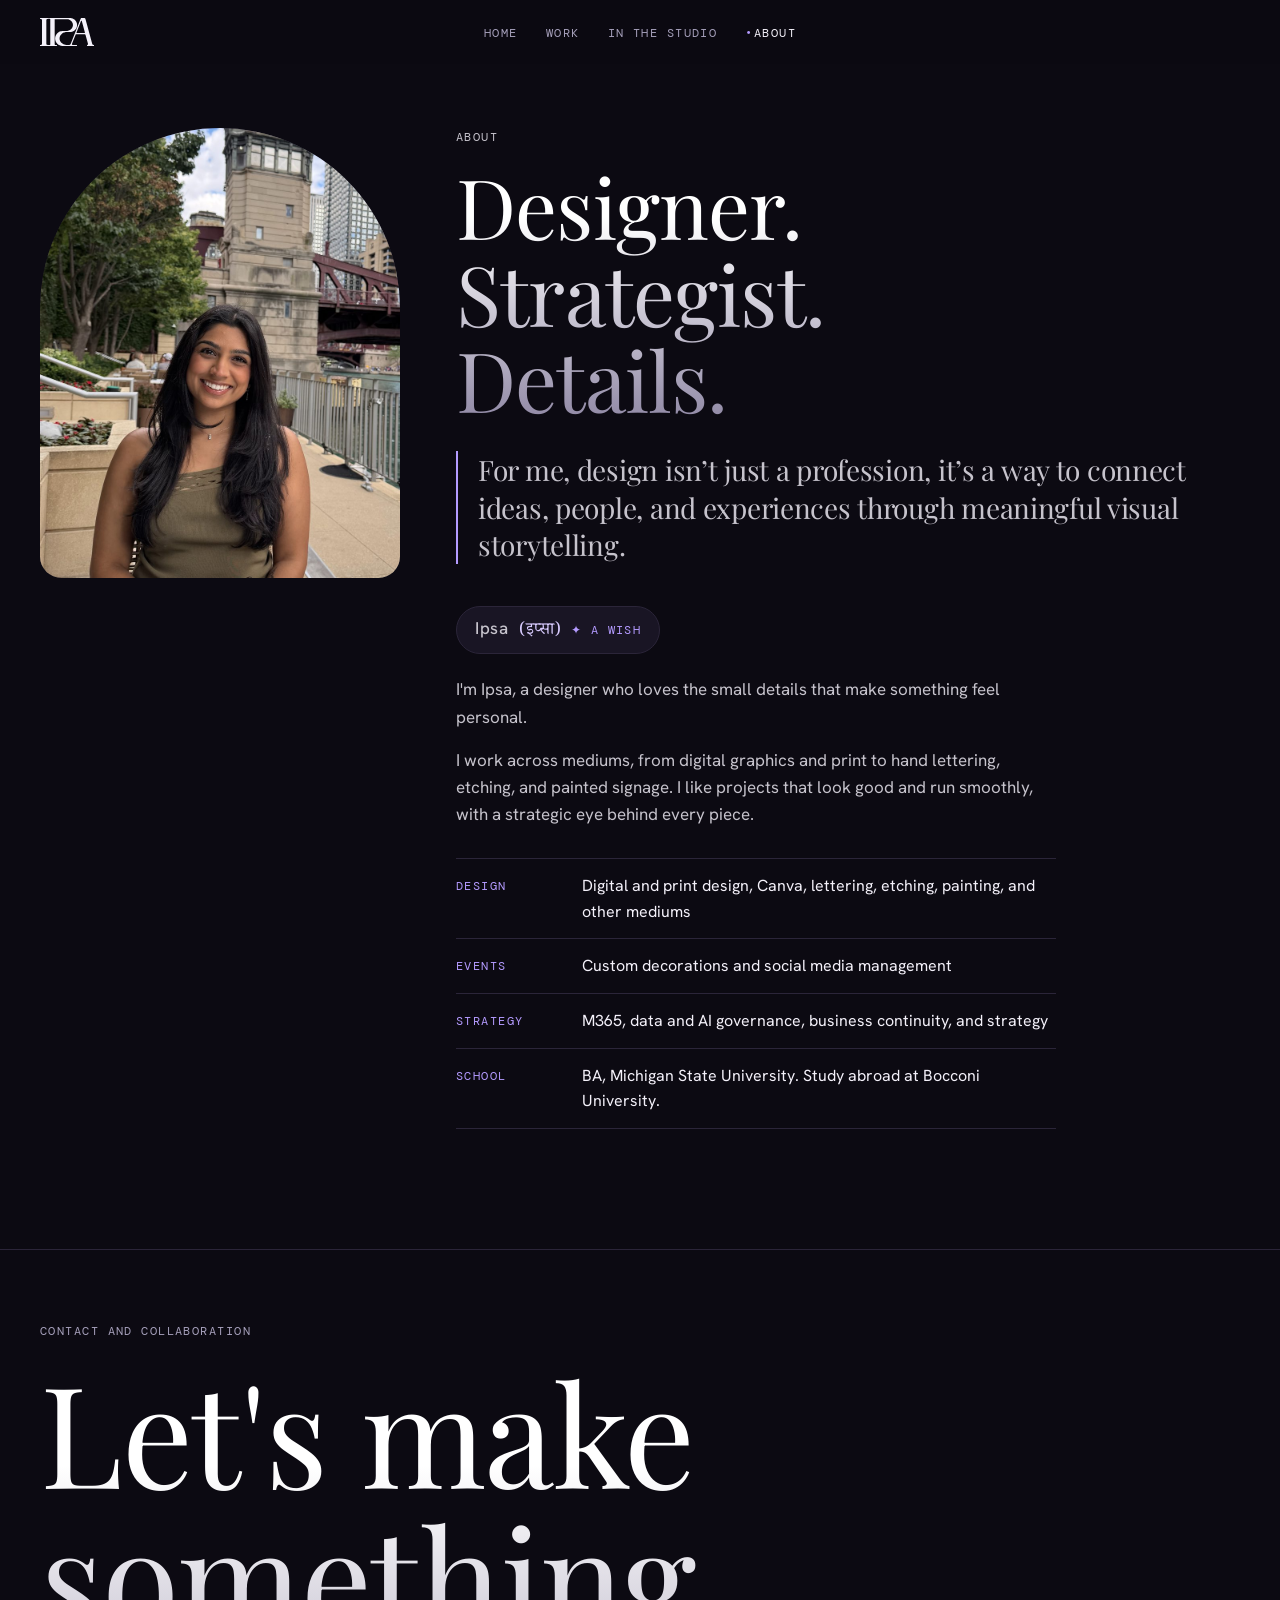
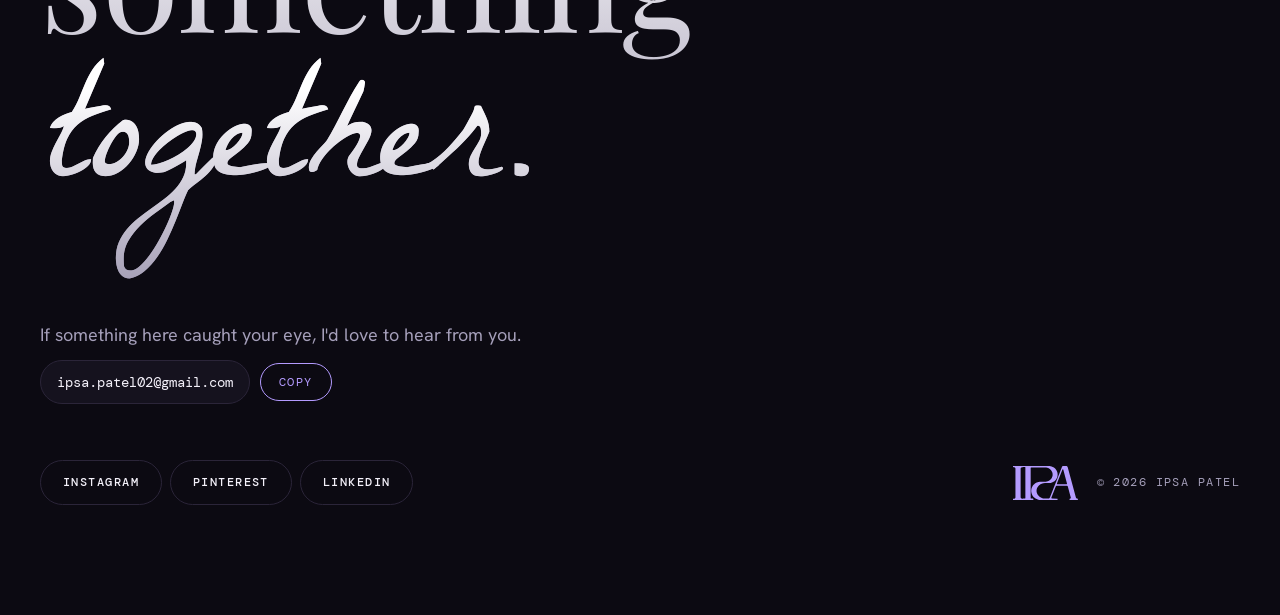
==== commit 4c14f760: "Playfair Display headings, italic accents on Home, script footer word Co-Authored-By: Claude Opus 5." ====
--- a/about.html
+++ b/about.html
@@ -15,7 +15,7 @@
 <meta name="twitter:image" content="https://ipsapatel.com/images/share.jpg">
 <link rel="preconnect" href="https://fonts.googleapis.com">
 <link rel="preconnect" href="https://fonts.gstatic.com" crossorigin>
-<link rel="stylesheet" href="https://fonts.googleapis.com/css2?family=Bricolage+Grotesque:opsz,wght@12..96,500;12..96,700&family=Hanken+Grotesk:wght@400;500&family=DM+Mono:wght@400;500&family=Noto+Serif+Devanagari:wght@500&display=swap">
+<link rel="stylesheet" href="https://fonts.googleapis.com/css2?family=Playfair+Display:ital,wght@0,400;0,500;0,600;1,400;1,500&family=Hanken+Grotesk:wght@400;500&family=DM+Mono:wght@400;500&family=La+Belle+Aurore&family=Noto+Serif+Devanagari:wght@500&display=swap">
 <link rel="icon" type="image/svg+xml" href="[data-uri]">
 <link rel="stylesheet" href="style.css">
 </head>
@@ -49,7 +49,7 @@
 <footer id="contact">
   <div class="wrap">
     <p class="mono" style="margin:0 0 18px">Contact and collaboration</p>
-    <h2 class="display grad">Let's make something together.</h2>
+    <h2 class="display grad">Let's make something <span class="script">together.</span></h2>
     <p class="lede" style="margin-top:6px">If something here caught your eye, I'd love to hear from you.</p>
     <div class="mail"><code data-email>your-email@example.com</code><button type="button" data-copy-email>Copy</button></div>
     <div class="row">
--- a/style.css
+++ b/style.css
@@ -385,11 +385,11 @@
 .lb .stage img { position: absolute; inset: 0; width: 100%; height: 100%; object-fit: contain; }
 
 /* More in motion: endless slow scroll */
-.reel { display:block; overflow:hidden; padding-bottom:0; scroll-snap-type:none; -webkit-mask-image:linear-gradient(90deg,transparent,#000 4%,#000 96%,transparent); mask-image:linear-gradient(90deg,transparent,#000 4%,#000 96%,transparent); }
-.reel-track { display:flex; gap:14px; width:max-content; padding-right:14px; animation: reelmove 55s linear infinite; }
-.reel:hover .reel-track { animation-play-state: paused; }
-@keyframes reelmove { to { transform: translateX(-50%); } }
-@media (prefers-reduced-motion: reduce) { .reel { overflow-x:auto; } .reel-track { animation:none; } }
+.reel { display:block; overflow-x:auto; overflow-y:hidden; padding-bottom:0; scroll-snap-type:none; scrollbar-width:none; -webkit-overflow-scrolling:touch; cursor:grab; -webkit-mask-image:linear-gradient(90deg,transparent,#000 4%,#000 96%,transparent); mask-image:linear-gradient(90deg,transparent,#000 4%,#000 96%,transparent); }
+.reel::-webkit-scrollbar { display:none; }
+.reel { touch-action:pan-x pan-y; user-select:none; -webkit-user-select:none; overscroll-behavior-x:contain; }
+.reel video, .reel img { -webkit-user-drag:none; pointer-events:none; }
+.reel-track { display:flex; gap:14px; width:max-content; padding-right:14px; }
 
 /* Motion title: one clean line on a soft scrim */
 .rec-title { left:56px; right:56px; bottom:62px; text-align:left; font-size:clamp(30px,5.2vw,76px); line-height:1.05; letter-spacing:-.03em; }
@@ -415,3 +415,44 @@
 .card.motionband:hover .wb-more { color:var(--fg); }
 .card.motionband .recdot { position:absolute; top:22px; left:26px; display:inline-flex; align-items:center; gap:8px; font:11px var(--font-mono); letter-spacing:.14em; color:#fff; text-shadow:0 1px 6px rgba(0,0,0,.6); }
 .card.motionband .recdot b { width:8px; height:8px; border-radius:50%; background:#ff4d6d; animation:blink 1.4s steps(2,jump-none) infinite; }
+
+/* handwritten cover headline: Ipsa's own lettering, written in line by line */
+.hero h1.hand { --h1:url(images/hand-script-1.png); --h2:url(images/hand-script-2.png); position:relative; width:min(86vw,880px); aspect-ratio:1500/652; margin:22px auto 18px; }
+.hero h1.hand.print { --h1:url(images/hand-print-1.png); --h2:url(images/hand-print-2.png); aspect-ratio:1500/539; }
+.hand .hl { position:absolute; inset:0; background:linear-gradient(180deg,#ffffff 25%,var(--g2) 100%); -webkit-mask:var(--h1) center/contain no-repeat; mask:var(--h1) center/contain no-repeat; }
+.hand .hl2 { -webkit-mask-image:var(--h2); mask-image:var(--h2); }
+.hand.write .hl { clip-path:inset(-5% 100% -5% 0); animation:handwrite 1.5s cubic-bezier(.45,.05,.55,.95) .55s forwards; }
+.hand.write .hl2 { animation-duration:1.9s; animation-delay:2.1s; }
+@keyframes handwrite { to { clip-path:inset(-5% -2% -5% 0); } }
+@media (prefers-reduced-motion: reduce) { .hand.write .hl { clip-path:none; animation:none; } }
+
+/* font version of the handwritten headline (La Belle Aurore); swap back to .hand alone for Ipsa's own lettering */
+.hero h1.hand.font { width:auto; aspect-ratio:auto; margin:18px auto 14px; font-family:"La Belle Aurore",cursive; font-weight:400; font-size:clamp(46px,10.2vw,128px); line-height:1.08; letter-spacing:0; }
+.hand.font .hl { position:static; display:block; width:max-content; max-width:100%; margin-inline:auto; padding:.12em .22em .2em; -webkit-mask:none; mask:none; background:linear-gradient(180deg,#ffffff 30%,var(--g2) 100%); -webkit-background-clip:text; background-clip:text; color:transparent; white-space:nowrap; }
+.hand.font .hl2 { margin-top:-.18em; }
+
+/* pen-written headline: the font's letters are revealed by strokes that follow each letter */
+.hero h1.hand.pen { width:min(92vw,980px); aspect-ratio:auto; margin:10px auto 6px; font-size:0; line-height:0; }
+.hand.pen .hsvg { display:block; width:100%; height:auto; overflow:visible; }
+.hand.pen text { font-family:"La Belle Aurore",cursive; font-weight:400; font-size:120px; fill:url(#hg); }
+.hand.pen .hp { fill:none; stroke:#fff; stroke-width:15; stroke-linecap:round; stroke-linejoin:round; }
+.hand.pen.prep { opacity:0; }
+.hand.pen.write .hp { stroke-dasharray:1; stroke-dashoffset:1; animation:penwrite var(--t) linear var(--d) forwards; }
+@keyframes penwrite { to { stroke-dashoffset:0; } }
+
+/* ---- Editorial type: Playfair Display headings with italic and calligraphy accents ---- */
+:root { --font-head: "Playfair Display", Georgia, "Times New Roman", serif; --font-script: "La Belle Aurore", cursive; }
+.display, .h2, .card h3, .item h3, .lb .cap h3, .step h3, .frame h3, .rec-title, .statement, .pull, .lb .stage .ph, .occ div, .marq .track { font-weight: 400; letter-spacing: -.01em; }
+.display { line-height: 1.02; }
+.h2 { line-height: 1.04; }
+.card h3, .frame h3, .step h3 { line-height: 1.08; font-weight: 500; }
+.statement { line-height: 1.2; }
+.pull { line-height: 1.35; }
+.marq .track { font-style: italic; }
+h1 em, h2 em, h3 em, .statement em, .pull em { font-style: italic; font-weight: 400; }
+.script { font-family: var(--font-script); font-weight: 400; font-style: normal; letter-spacing: 0; display: inline-block; font-size: 1.12em; line-height: .8; padding: 0 .14em .12em .04em; }
+.script.sm { font-size: .42em; vertical-align: .9em; margin-left: .1em; color: var(--accent2); -webkit-text-fill-color: var(--accent2); }
+.sig .script { font-size: 2.1em; letter-spacing: 0; text-transform: none; }
+/* script words paint their own gradient so tails (g, y) are never clipped by the heading box */
+.grad .script { background:linear-gradient(180deg,#ffffff 15%,var(--g2) 120%); -webkit-background-clip:text; background-clip:text; color:transparent; -webkit-text-fill-color:transparent; line-height:1.15; padding:.05em .18em .32em .06em; margin-bottom:-.27em; vertical-align:baseline; }
+.grad:has(.script) { padding-bottom:.28em; }
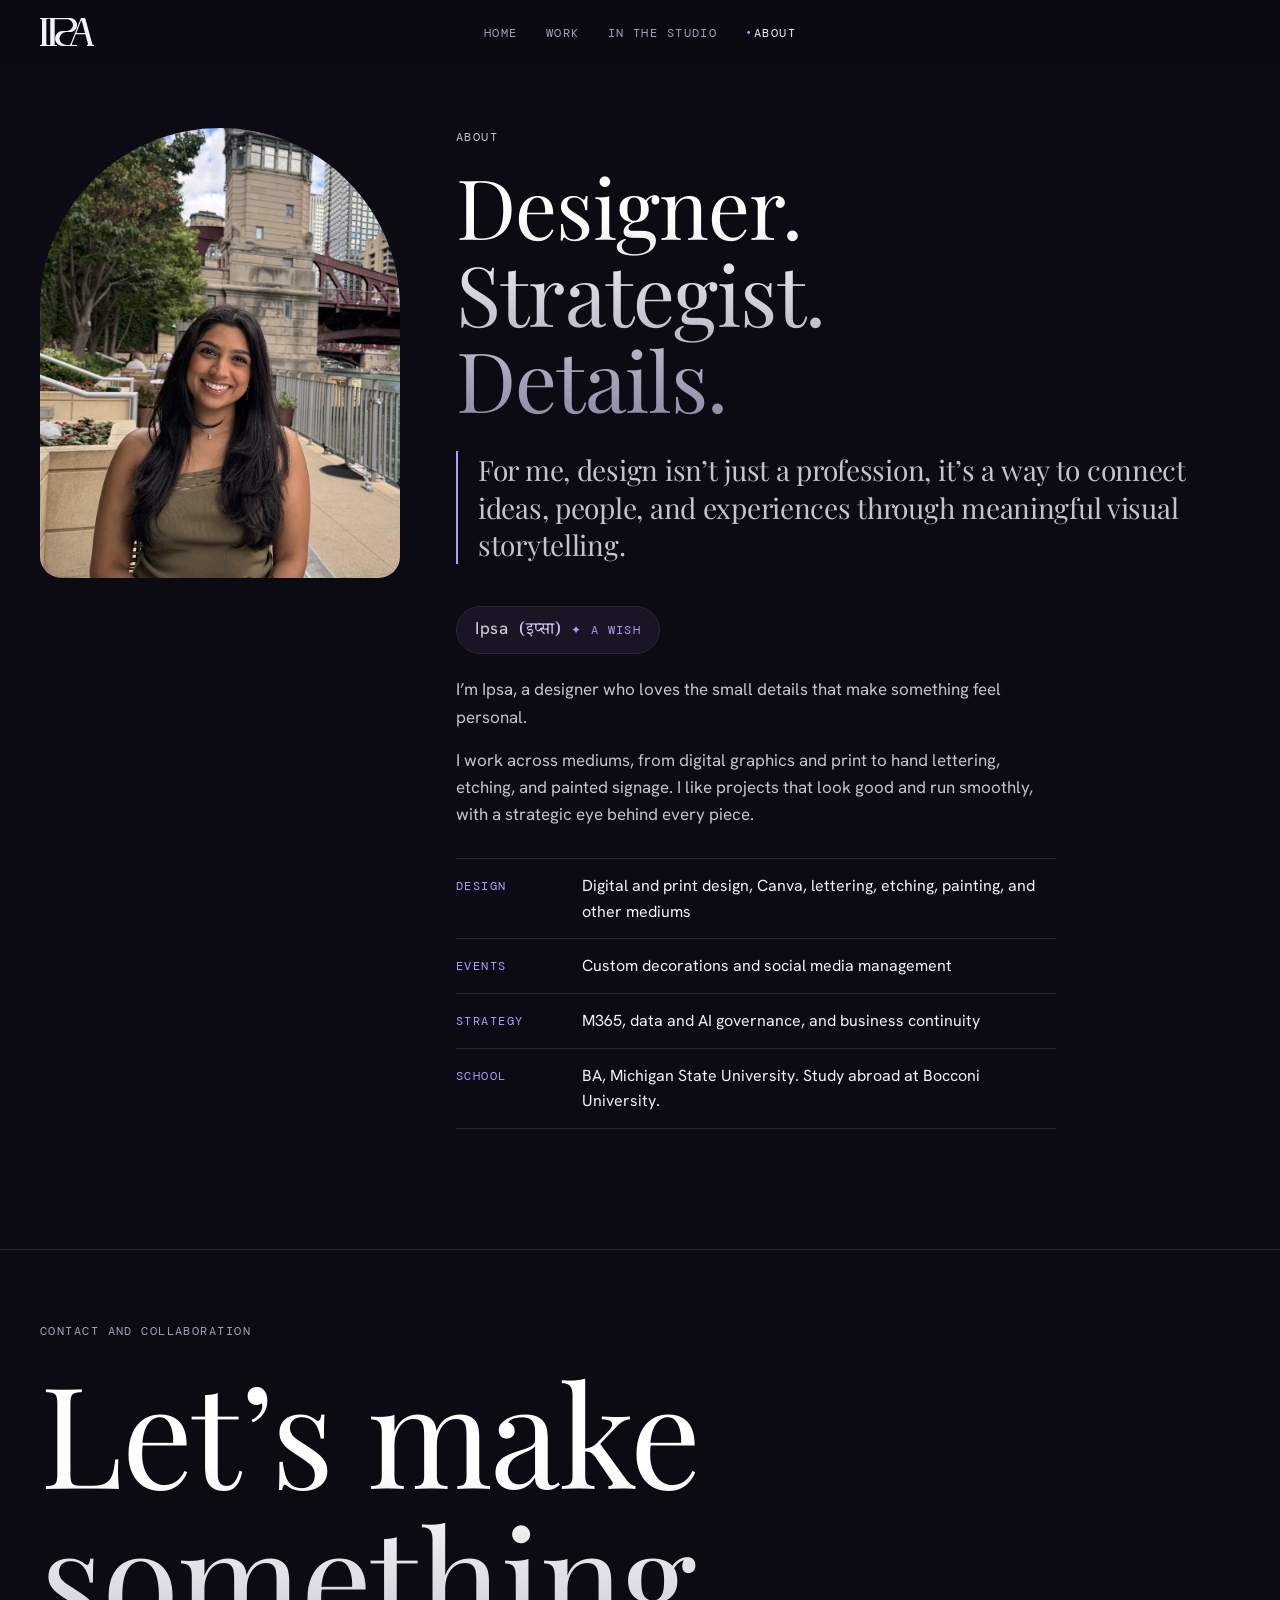
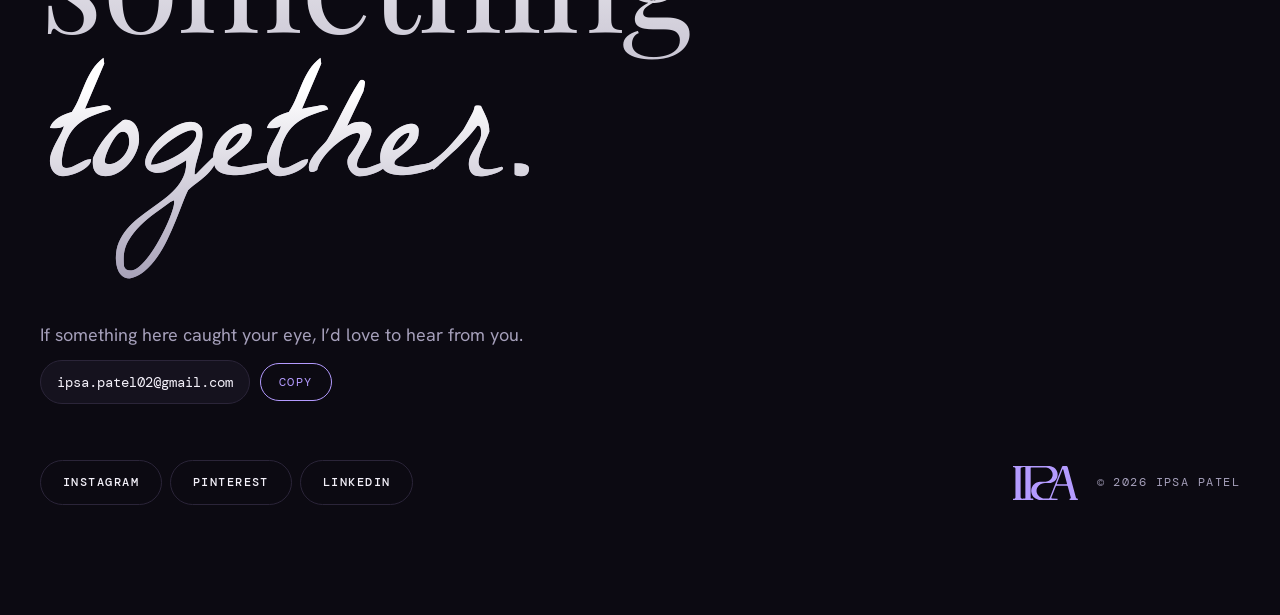
==== commit a9101770: "Copy edits: shorter Home line, strategy wording, studio labels, Weddings/Events strip, curly apostro" ====
--- a/about.html
+++ b/about.html
@@ -22,8 +22,8 @@
 <body>
 <header class="nav">
   <div class="wrap">
-    <a class="brand" href="index.html" aria-label="Ipsa Patel, home"><span class="logo" role="img" aria-label="IPA monogram"></span></a>
-    <ul><li><a href="index.html">Home</a></li><li><a href="work.html">Work</a></li><li><a href="live.html">In the Studio</a></li><li><a href="about.html" aria-current="page">About</a></li></ul>
+    <a class="brand" href="./" aria-label="Ipsa Patel, home"><span class="logo" role="img" aria-label="IPA monogram"></span></a>
+    <ul><li><a href="./">Home</a></li><li><a href="work.html">Work</a></li><li><a href="live.html">In the Studio</a></li><li><a href="about.html" aria-current="page">About</a></li></ul>
     <div></div>
   </div>
 </header>
@@ -35,12 +35,12 @@
       <h1 class="h2 grad">Designer.<br>Strategist.<br>Details.</h1>
       <p class="pull">For me, design isn&rsquo;t just a profession, it&rsquo;s a way to connect ideas, people, and experiences through meaningful visual storytelling.</p>
       <p class="wish"><b>Ipsa</b> <span lang="sa">(इप्सा)</span> <em>a wish</em></p>
-      <p>I'm Ipsa, a designer who loves the small details that make something feel personal.</p>
+      <p>I&rsquo;m Ipsa, a designer who loves the small details that make something feel personal.</p>
       <p>I work across mediums, from digital graphics and print to hand lettering, etching, and painted signage. I like projects that look good and run smoothly, with a strategic eye behind every piece.</p>
       <ul class="facts">
         <li><b>Design</b><span>Digital and print design, Canva, lettering, etching, painting, and other mediums</span></li>
         <li><b>Events</b><span>Custom decorations and social media management</span></li>
-        <li><b>Strategy</b><span>M365, data and AI governance, business continuity, and strategy</span></li>
+        <li><b>Strategy</b><span>M365, data and AI governance, and business continuity</span></li>
         <li><b>School</b><span>BA, Michigan State University. Study abroad at Bocconi University.</span></li>
       </ul>
     </div>
@@ -49,8 +49,8 @@
 <footer id="contact">
   <div class="wrap">
     <p class="mono" style="margin:0 0 18px">Contact and collaboration</p>
-    <h2 class="display grad">Let's make something <span class="script">together.</span></h2>
-    <p class="lede" style="margin-top:6px">If something here caught your eye, I'd love to hear from you.</p>
+    <h2 class="display grad">Let&rsquo;s make something <span class="script">together.</span></h2>
+    <p class="lede" style="margin-top:6px">If something here caught your eye, I&rsquo;d love to hear from you.</p>
     <div class="mail"><code data-email>your-email@example.com</code><button type="button" data-copy-email>Copy</button></div>
     <div class="row">
       <div class="links">
--- a/style.css
+++ b/style.css
@@ -456,3 +456,9 @@
 /* script words paint their own gradient so tails (g, y) are never clipped by the heading box */
 .grad .script { background:linear-gradient(180deg,#ffffff 15%,var(--g2) 120%); -webkit-background-clip:text; background-clip:text; color:transparent; -webkit-text-fill-color:transparent; line-height:1.15; padding:.05em .18em .32em .06em; margin-bottom:-.27em; vertical-align:baseline; }
 .grad:has(.script) { padding-bottom:.28em; }
+/* Work: mixed-size columns, every photo shown whole (no cropping) */
+.grid { display:block; columns:3; column-gap:clamp(10px,1.4vw,18px); }
+.item { padding:0; border:0; background:none; border-radius:0; break-inside:avoid; margin:0 0 clamp(10px,1.4vw,18px); }
+.item .slot { aspect-ratio:auto; height:auto; display:block; border-radius:6px; }
+.item .slot img { position:static; width:100%; height:auto; object-fit:contain; }
+@media (max-width:900px) { .grid { columns:2; } }
